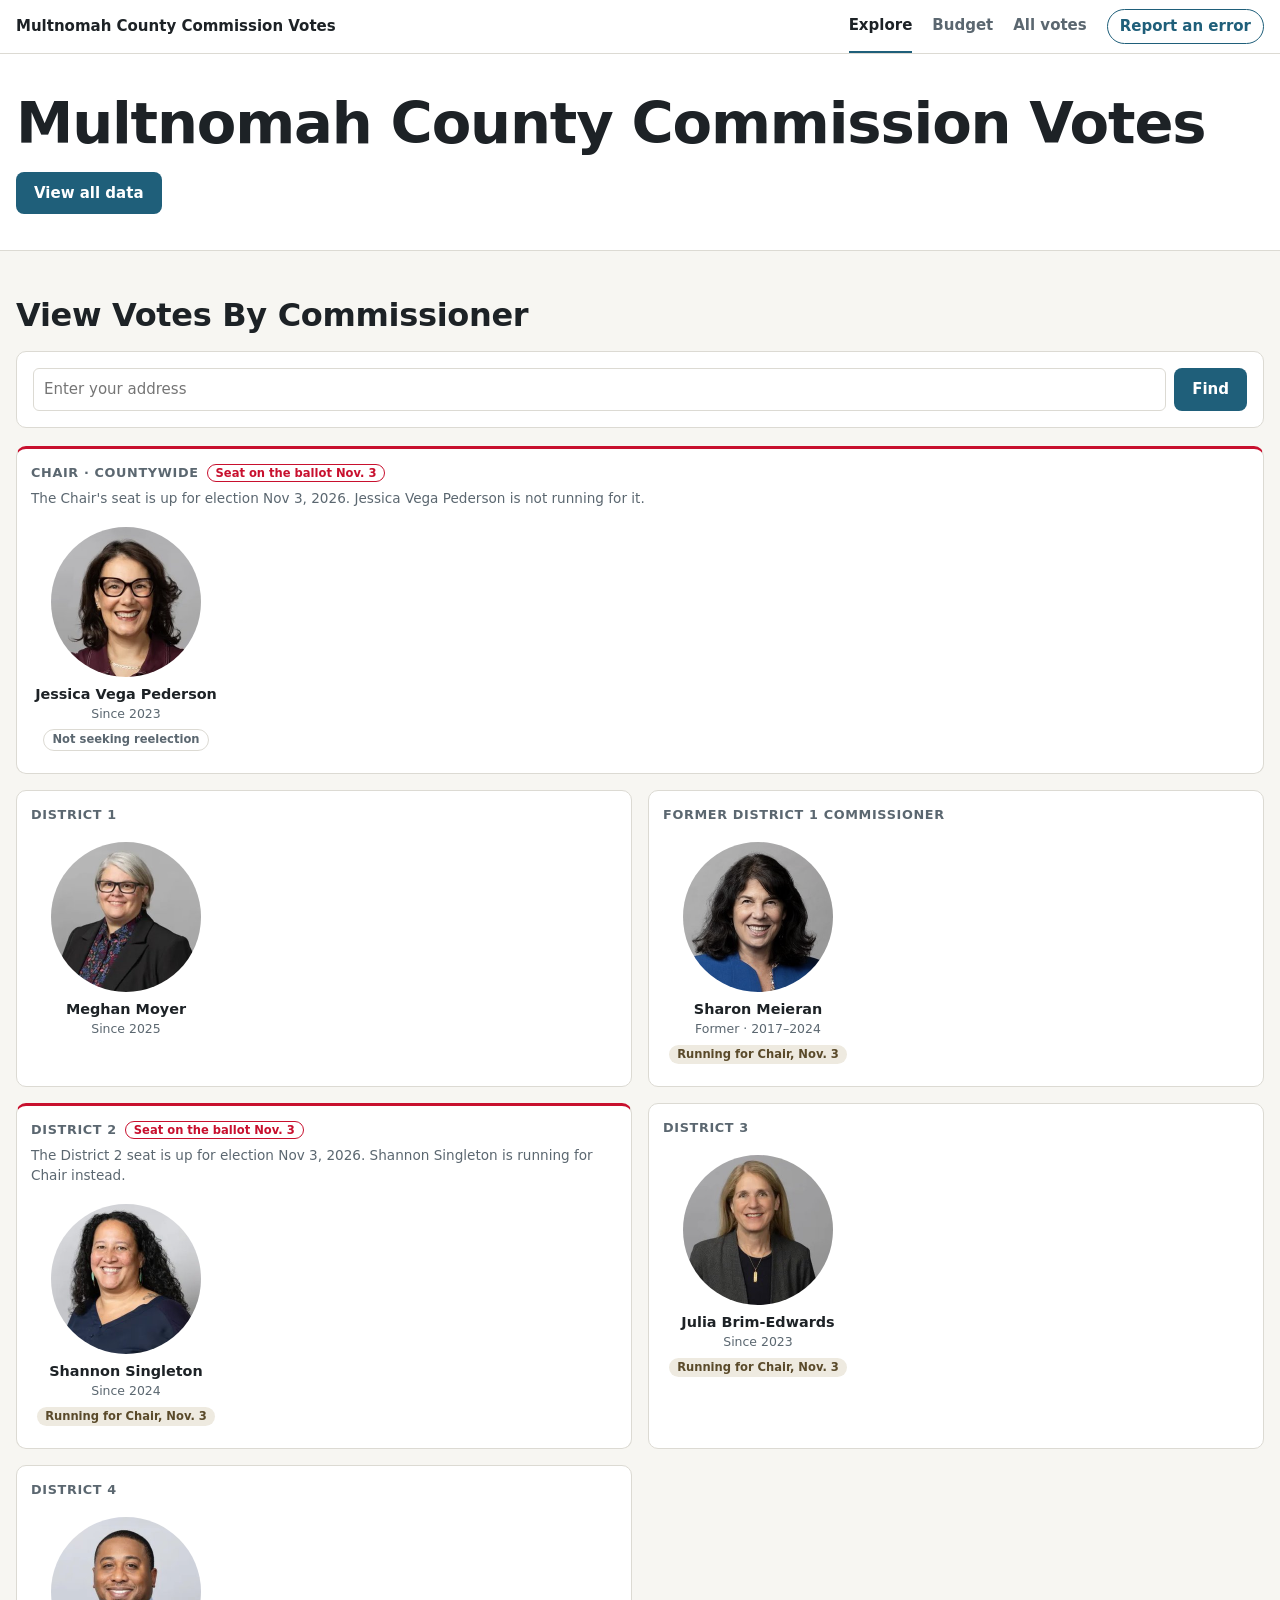
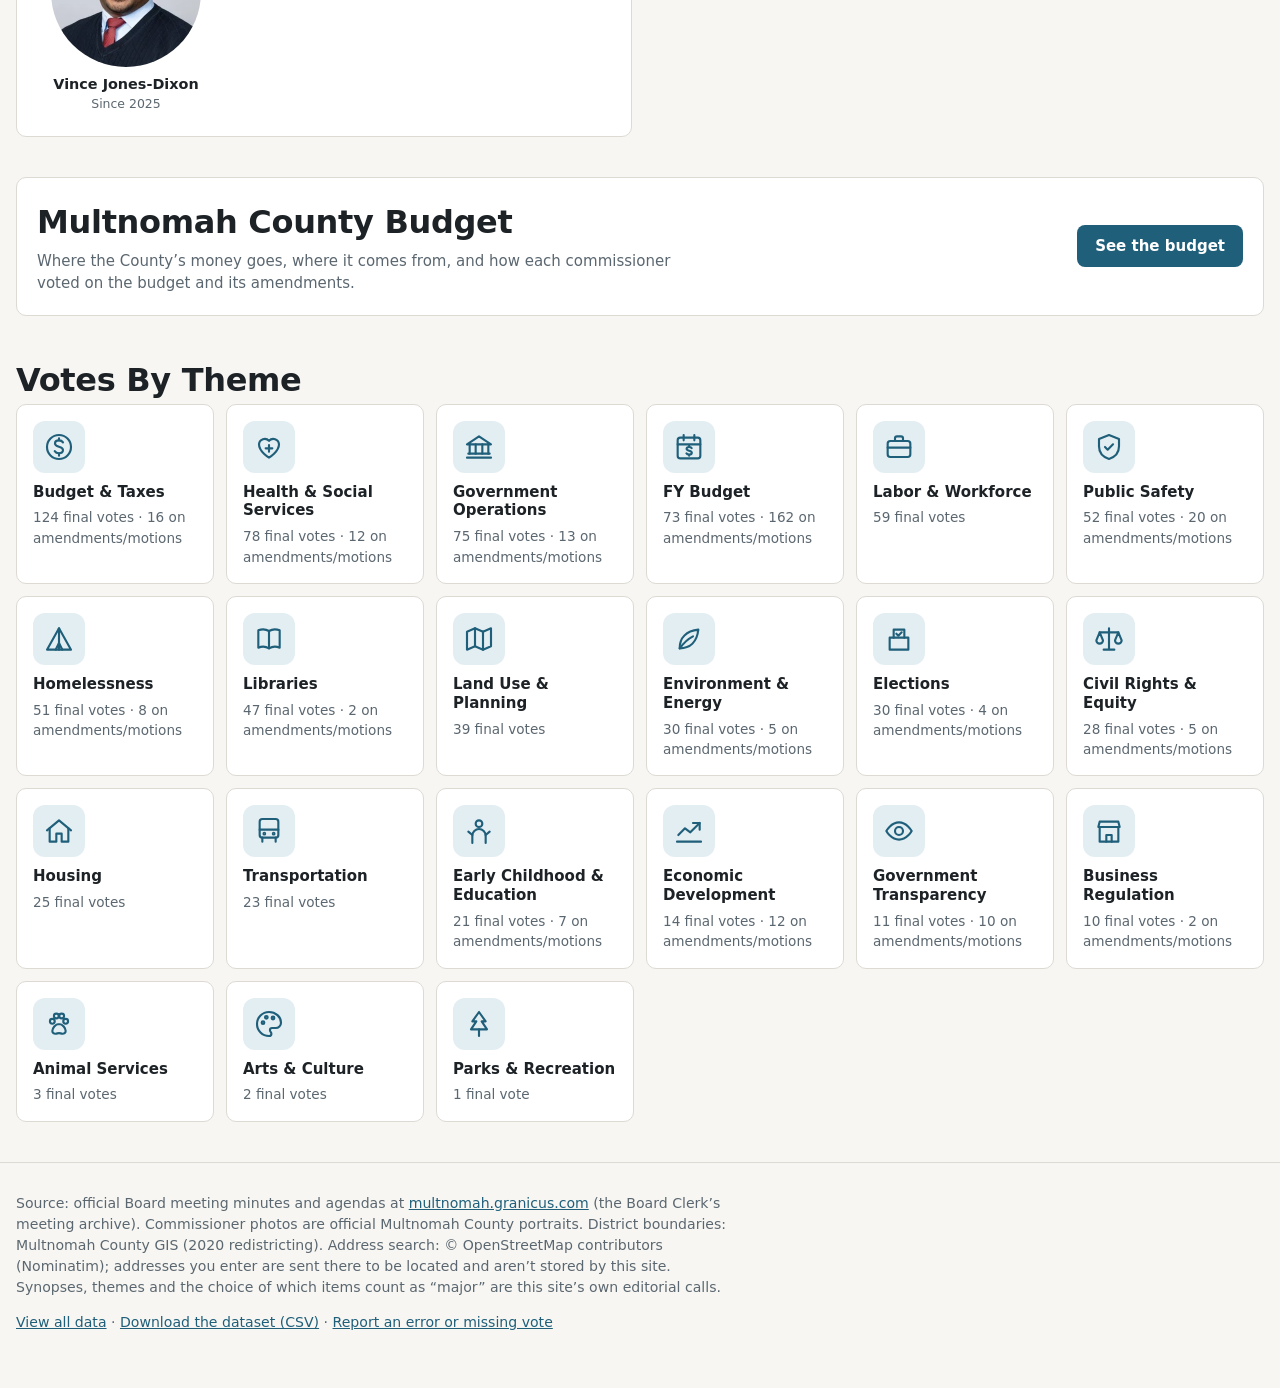
==== index.html @ 61708b47 "Votes table: empty cells for dates off the Board; label former seats A commissioner's cell is now em" ====
<!doctype html>
<html lang="en">
<head>
  <meta charset="utf-8">
  <meta name="viewport" content="width=device-width, initial-scale=1">
  <title>Multnomah County Commission Votes</title>
  <meta name="description" content="See how Multnomah County's commissioners have voted since January 2017. Explore by commissioner or theme.">
  <link rel="stylesheet" href="assets/style.css?v=20260924j">
</head>
<body>
  <nav class="site-nav">
    <div class="wrap">
      <a class="brand" href="./">Multnomah County Commission Votes</a>
      <a href="./" aria-current="page">Explore</a>
      <a href="budget.html">Budget</a>
      <a href="data.html">All votes</a>
      <a class="nav-report" href="https://github.com/Portland-City-Council-Votes/multco-commissioner-votes/issues/new?template=report-error.yml" target="_blank" rel="noopener">Report<span class="long"> an error</span></a>
    </div>
  </nav>

  <header class="hero">
    <div class="wrap">
      <h1>Multnomah County Commission Votes</h1>
      <a class="button" href="data.html">View all data</a>
    </div>
  </header>

  <main class="wrap">
    <section class="explore" aria-labelledby="h-commissioners">
      <h2 id="h-commissioners">View Votes By Commissioner</h2>
      <form class="find-district" id="find-district" role="search" aria-label="Find your district">
        <label for="address" class="sr-only">Your street address</label>
        <div class="find-row">
          <input type="search" id="address" name="address" placeholder="Enter your address" autocomplete="street-address" required>
          <button type="submit" class="button">Find</button>
        </div>
        <p class="find-result" id="find-result" aria-live="polite"></p>
      </form>
      <div id="commissioners" class="districts"></div>
    </section>

    <section class="explore budget-callout" aria-labelledby="h-budget">
      <div>
        <h2 id="h-budget">Multnomah County Budget</h2>
        <p class="section-lede">Where the County’s money goes, where it comes from, and how each commissioner voted on the budget and its amendments.</p>
      </div>
      <a class="button" href="budget.html">See the budget</a>
    </section>

    <section class="explore" aria-labelledby="h-themes">
      <h2 id="h-themes">Votes By Theme</h2>
      <div id="themes" class="theme-grid"></div>
    </section>

  </main>

  <footer class="site-footer wrap">
    <p>Source: official Board meeting minutes and agendas at <a href="https://multnomah.granicus.com/ViewPublisher.php?view_id=3">multnomah.granicus.com</a> (the Board Clerk’s meeting archive). Commissioner photos are official Multnomah County portraits. District boundaries: Multnomah County GIS (2020 redistricting). Address search: © OpenStreetMap contributors (Nominatim); addresses you enter are sent there to be located and aren’t stored by this site. Synopses, themes and the choice of which items count as “major” are this site’s own editorial calls.</p>
    <p><a href="data.html">View all data</a> · <a href="data/votes.csv" download>Download the dataset (CSV)</a> · <a href="https://github.com/Portland-City-Council-Votes/multco-commissioner-votes/issues/new?template=report-error.yml" target="_blank" rel="noopener">Report an error or missing vote</a></p>
  </footer>

  <script src="assets/common.js?v=20260924j"></script>
  <script src="assets/home.js?v=20260924j"></script>
</body>
</html>
---- assets/style.css ----
:root {
  color-scheme: light dark;
  --bg: #f7f6f2;
  --surface: #ffffff;
  --text: #1d2226;
  --muted: #5b6770;
  --rule: #dcdad3;
  --accent: #1f5f7a;
  --accent-soft: #e3eef3;
  --on-accent: #ffffff;
  --tag-theme-bg: #e3eef3;
  --tag-theme-fg: #1f4f63;
  --tag-place-bg: #eeeae0;
  --tag-place-fg: #5a4a2a;
  --yea-bg: #dcefe1;
  --yea-fg: #1f6135;
  --nay-bg: #f7dcd8;
  --nay-fg: #8f2a1d;
  --other-bg: #ecebe7;
  --other-fg: #6b6a65;
  --split: #b5561f;
  --focus-ring: #1f5f7a;
  --bar: #2a78d6;
  --election: #c8102e;
}

@media (prefers-color-scheme: dark) {
  :root:not([data-theme="light"]) {
    --bg: #14171a;
    --surface: #1c2024;
    --text: #e6e8ea;
    --muted: #9ba5ad;
    --rule: #30363c;
    --accent: #7fbfd9;
    --accent-soft: #1f3540;
    --on-accent: #0e1a20;
    --tag-theme-bg: #1f3540;
    --tag-theme-fg: #b6dcec;
    --tag-place-bg: #3a3326;
    --tag-place-fg: #e5d6b4;
    --yea-bg: #1c3a26;
    --yea-fg: #9fdcaf;
    --nay-bg: #45221d;
    --nay-fg: #f2aea3;
    --other-bg: #2a2e32;
    --other-fg: #a3a8ad;
    --split: #f0a06c;
    --focus-ring: #7fbfd9;
    --bar: #3987e5;
    --election: #ff5a5f;
  }
}

* { box-sizing: border-box; }

body {
  margin: 0;
  background: var(--bg);
  color: var(--text);
  font: 15px/1.5 system-ui, -apple-system, "Segoe UI", Roboto, sans-serif;
}

a { color: var(--accent); }

.wrap {
  max-width: 1280px;
  margin: 0 auto;
  padding: 0 16px;
}

.sr-only {
  position: absolute;
  width: 1px;
  height: 1px;
  overflow: hidden;
  clip: rect(0 0 0 0);
  white-space: nowrap;
}

:focus-visible { outline: 2px solid var(--focus-ring); outline-offset: 2px; }

/* Navigation */
.site-nav {
  background: var(--surface);
  border-bottom: 1px solid var(--rule);
}
.site-nav .wrap {
  display: flex;
  flex-wrap: wrap;
  align-items: center;
  gap: 4px 20px;
  min-height: 52px;
}
.site-nav a {
  color: var(--muted);
  text-decoration: none;
  font-weight: 600;
  padding: 14px 0;
  border-bottom: 2px solid transparent;
}
.site-nav a[aria-current="page"] { color: var(--text); border-bottom-color: var(--accent); }
.site-nav .brand {
  color: var(--text);
  margin-right: auto;
  border: 0;
  white-space: nowrap;
  overflow: hidden;
  text-overflow: ellipsis;
}
.site-nav .nav-report {
  color: var(--accent);
  border: 1px solid var(--accent);
  border-radius: 999px;
  padding: 5px 12px;
  white-space: nowrap;
}
.site-nav .nav-report:hover { background: var(--accent-soft); }
@media (max-width: 480px) {
  .site-nav .wrap { gap: 0 12px; }
  .site-nav a { font-size: 0.9rem; padding: 10px 0; white-space: nowrap; }
  .site-nav .brand { flex-basis: 100%; padding-bottom: 0; }
  .site-nav .nav-report { padding: 3px 9px; margin-left: auto; }
  .site-nav .nav-report .long { display: none; }
}
@media (max-width: 340px) {
  .site-nav .wrap { gap: 0 10px; }
  .site-nav a { font-size: 0.84rem; }
}

/* Headers */
.hero, .page-header {
  border-bottom: 1px solid var(--rule);
  background: var(--surface);
}
.hero { padding: 40px 0 36px; }
.page-header { padding: 24px 0 18px; }
.hero h1, .page-header h1 {
  margin: 0;
  letter-spacing: -0.01em;
  text-wrap: balance;
}
.hero h1 { font-size: clamp(2.2rem, 6vw, 3.6rem); line-height: 1.05; letter-spacing: -0.02em; }
.page-header h1 { font-size: 1.6rem; }
.lede {
  margin: 10px 0 0;
  max-width: 62ch;
  color: var(--muted);
  font-size: 1.05rem;
}
.stats, .summary { margin: 16px 0 0; font-weight: 600; }
.summary { margin-top: 6px; }
.button {
  display: inline-block;
  margin-top: 18px;
  padding: 10px 18px;
  border-radius: 8px;
  background: var(--accent);
  color: var(--on-accent);
  font-weight: 600;
  text-decoration: none;
}
.button:hover { filter: brightness(1.08); }

/* Home: sections */
.explore { margin: 40px 0; }
.explore h2 { margin: 0; font-size: clamp(1.5rem, 3vw, 2rem); letter-spacing: -0.01em; }
.section-lede { margin: 4px 0 18px; color: var(--muted); max-width: 70ch; }

/* Councilors */
/* Address -> district finder */
.find-district {
  margin: 12px 0 18px;
  padding: 16px;
  background: var(--surface);
  border: 1px solid var(--rule);
  border-radius: 10px;
}
.find-district label { display: block; font-weight: 700; margin-bottom: 8px; }
.find-row { display: flex; gap: 8px; }
.find-row input {
  flex: 1;
  min-width: 0;
  font: inherit;
  color: inherit;
  background: var(--bg);
  border: 1px solid var(--rule);
  border-radius: 8px;
  padding: 10px 12px;
}
.find-row .button { margin: 0; border: 0; font: inherit; font-weight: 600; cursor: pointer; }
.find-result { margin: 10px 0 0; min-height: 1.5em; }
.find-result:empty { display: none; }
.find-result.is-found { font-size: 1.05rem; }
.find-result.is-error { color: var(--split); }
.find-note { margin: 8px 0 0; font-size: 0.8rem; color: var(--muted); }
.district.is-mine { border-color: var(--accent); box-shadow: 0 0 0 3px var(--accent); }
.district:focus { outline: none; }
.mine-tag {
  margin-left: 8px;
  padding: 1px 8px;
  border-radius: 999px;
  font-size: 0.72rem;
  letter-spacing: 0;
  text-transform: none;
  background: var(--accent);
  color: var(--on-accent);
}

/* The Chair's card spans the top row; Districts 1–4 sit two per row below it on wide screens. */
.districts {
  display: grid;
  grid-template-columns: repeat(2, minmax(0, 1fr));
  gap: 16px;
}
.district.is-chair { grid-column: 1 / -1; }
@media (max-width: 820px) {
  .districts { grid-template-columns: 1fr; }
}
.cand-tag {
  display: inline-block;
  margin-top: 4px;
  padding: 1px 8px;
  border-radius: 999px;
  font-size: 0.72rem;
  font-weight: 600;
  background: var(--tag-place-bg);
  color: var(--tag-place-fg);
}
.cand-tag.is-leaving { background: var(--surface-2, transparent); color: var(--muted); border: 1px solid var(--rule); }
.councilor-banner .cand-tag { margin-left: 8px; }
.up-tag {
  margin-left: 8px;
  padding: 1px 8px;
  border-radius: 999px;
  font-size: 0.72rem;
  letter-spacing: 0;
  text-transform: none;
  color: var(--election);
  border: 1px solid var(--election);
}
.district.is-up { border-top: 3px solid var(--election); }
.up-note { margin: -4px 0 10px; font-size: 0.85rem; color: var(--muted); }
.district {
  background: var(--surface);
  border: 1px solid var(--rule);
  border-radius: 10px;
  padding: 14px;
}
.district h3 {
  margin: 0 0 10px;
  font-size: 0.8rem;
  text-transform: uppercase;
  letter-spacing: 0.05em;
  color: var(--muted);
}
.people {
  list-style: none;
  margin: 0;
  padding: 0;
  display: grid;
  grid-template-columns: repeat(auto-fill, minmax(150px, 190px));
  gap: 8px;
}
.person {
  display: flex;
  flex-direction: column;
  align-items: center;
  text-align: center;
  gap: 2px;
  padding: 8px 4px;
  border-radius: 8px;
  text-decoration: none;
  color: var(--text);
}
.person:hover { background: var(--accent-soft); }
.person img {
  width: 150px;
  max-width: 100%;
  height: auto;
  aspect-ratio: 1;
  border-radius: 50%;
  object-fit: cover;
  margin-bottom: 6px;
  background: var(--other-bg);
}
.person-name { font-weight: 600; font-size: 0.9rem; line-height: 1.25; }
.person-meta { font-size: 0.78rem; color: var(--muted); }
.person.is-former img { filter: grayscale(0.35); }

/* Budget page */
.budget-callout {
  display: flex;
  flex-wrap: wrap;
  align-items: center;
  justify-content: space-between;
  gap: 12px 24px;
  padding: 20px;
  background: var(--surface);
  border: 1px solid var(--rule);
  border-radius: 10px;
}
.budget-callout .section-lede { margin-bottom: 0; }
.budget-callout .button { margin-top: 0; }
.year-switch { display: inline-flex; margin-top: 16px; border: 1px solid var(--rule); border-radius: 8px; overflow: hidden; }
.year-switch button {
  font: inherit;
  font-weight: 600;
  padding: 8px 16px;
  border: 0;
  background: var(--surface);
  color: var(--muted);
  cursor: pointer;
}
.year-switch button + button { border-left: 1px solid var(--rule); }
.year-switch button[aria-checked="true"] { background: var(--accent); color: var(--on-accent); }
.headline { margin: 28px 0; }
.period { margin: 0 0 12px; color: var(--muted); font-weight: 600; }
.stats-row { display: grid; grid-template-columns: repeat(auto-fit, minmax(220px, 1fr)); gap: 12px; }
.stat {
  display: flex;
  flex-direction: column;
  gap: 4px;
  padding: 16px;
  background: var(--surface);
  border: 1px solid var(--rule);
  border-radius: 10px;
}
.stat-label { font-size: 0.85rem; font-weight: 600; color: var(--muted); }
.stat-value { font-size: 2.2rem; font-weight: 700; line-height: 1.1; letter-spacing: -0.01em; }
.stat-note { font-size: 0.85rem; color: var(--muted); }
.chart-card {
  margin: 20px 0;
  padding: 20px;
  background: var(--surface);
  border: 1px solid var(--rule);
  border-radius: 10px;
}
.chart-card h2 { margin: 0; font-size: 1.25rem; }
.bars-wrap { position: relative; }
.bars { list-style: none; margin: 0; padding: 0; display: grid; gap: 2px; }
.bar-row {
  display: grid;
  grid-template-columns: minmax(120px, 15rem) 1fr;
  column-gap: 12px;
  align-items: center;
  padding: 6px 4px;
  border-radius: 6px;
}
.bar-row:hover, .bar-row:focus-visible { background: var(--accent-soft); }
.bar-name { font-weight: 600; font-size: 0.92rem; }
.bar-track { display: flex; align-items: center; gap: 8px; min-width: 0; }
.bar {
  flex: none;
  width: calc(var(--w) * 0.78);
  height: 20px;
  background: var(--bar);
  border-radius: 0 4px 4px 0;
}
.bar-value { font-size: 0.85rem; color: var(--text); white-space: nowrap; font-variant-numeric: tabular-nums; }
.bar-desc { grid-column: 2; font-size: 0.8rem; color: var(--muted); margin-top: 2px; }
.bar-tip {
  position: absolute;
  z-index: 3;
  pointer-events: none;
  max-width: 320px;
  padding: 6px 10px;
  border-radius: 6px;
  background: var(--text);
  color: var(--bg);
  font-size: 0.82rem;
}
.as-table { margin-top: 12px; }
.as-table summary { cursor: pointer; color: var(--accent); font-weight: 600; font-size: 0.9rem; }
.mini-table { display: block; max-width: 100%; overflow-x: auto; margin-top: 8px; border-collapse: collapse; font-size: 0.88rem; font-variant-numeric: tabular-nums; }
.mini-table th, .mini-table td { padding: 4px 12px 4px 0; border-bottom: 1px solid var(--rule); text-align: left; }
.mini-table td { text-align: right; }
.mini-table tfoot th, .mini-table tfoot td { font-weight: 700; border-bottom: 0; }
.chart-source { margin: 10px 0 0; font-size: 0.8rem; color: var(--muted); }
.vote-cards { display: grid; grid-template-columns: repeat(auto-fit, minmax(min(300px, 100%), 1fr)); gap: 12px; margin-bottom: 12px; }
.vote-card { padding: 14px; border: 1px solid var(--rule); border-radius: 8px; }
.vote-card h3 { margin: 0; font-size: 1rem; }
.vote-card p { margin: 6px 0 0; }
.chips { list-style: none; margin: 10px 0 0; padding: 0; display: flex; flex-wrap: wrap; gap: 6px; }
.chip { font-size: 0.8rem; padding: 2px 8px; border-radius: 4px; background: var(--other-bg); color: var(--other-fg); }
.chip.v-yea { background: var(--yea-bg); color: var(--yea-fg); }
.chip.v-nay { background: var(--nay-bg); color: var(--nay-fg); }
@media (max-width: 600px) {
  .bar-row { grid-template-columns: 1fr; row-gap: 4px; }
  .bar-desc { grid-column: 1; }
  .bar { width: calc(var(--w) * 0.62); }
  .stat-value { font-size: 1.8rem; }
}

/* Themes */
.theme-grid {
  display: grid;
  grid-template-columns: repeat(auto-fill, minmax(170px, 1fr));
  gap: 12px;
}
.theme-card {
  display: flex;
  flex-direction: column;
  gap: 6px;
  padding: 16px;
  background: var(--surface);
  border: 1px solid var(--rule);
  border-radius: 10px;
  color: var(--text);
  text-decoration: none;
}
.theme-card:hover { border-color: var(--accent); }
.theme-icon {
  display: inline-grid;
  place-items: center;
  width: 52px;
  height: 52px;
  border-radius: 12px;
  background: var(--accent-soft);
  color: var(--accent);
  margin-bottom: 4px;
}
.theme-name { font-weight: 600; line-height: 1.25; }
.theme-count { font-size: 0.85rem; color: var(--muted); }

/* News */
.news-list { list-style: none; margin: 0; padding: 0; display: grid; gap: 12px; }
.news-list > li {
  background: var(--surface);
  border: 1px solid var(--rule);
  border-radius: 8px;
  padding: 12px 14px;
}
.news-vote { margin: 0; }
.news-vote > a { font-weight: 600; color: var(--text); text-decoration: none; }
.news-vote > a:hover { text-decoration: underline; }
.outlet { color: var(--muted); font-size: 0.88rem; }

/* Data page: councilor banner */
.councilor-banner {
  display: flex;
  gap: 16px;
  align-items: center;
  margin: 20px 0 0;
  padding: 14px 16px;
  background: var(--surface);
  border: 1px solid var(--rule);
  border-radius: 10px;
}
.councilor-banner[hidden] { display: none; }
.councilor-banner img { width: 104px; height: 104px; border-radius: 50%; object-fit: cover; flex: none; }
.councilor-banner h2 { margin: 0; font-size: 1.2rem; }
.councilor-banner p { margin: 2px 0 0; }

/* Filters */
.filters {
  display: flex;
  flex-wrap: wrap;
  align-items: flex-end;
  gap: 12px 14px;
  margin: 20px 0;
}
.field {
  display: flex;
  flex-direction: column;
  gap: 4px;
  min-width: 150px;
  flex: 1 1 150px;
}
.field-search { flex: 2 1 260px; }
.field span {
  font-size: 0.8rem;
  font-weight: 600;
  color: var(--muted);
  text-transform: uppercase;
  letter-spacing: 0.04em;
}
input[type="search"], select {
  width: 100%;
  font: inherit;
  color: inherit;
  background: var(--surface);
  border: 1px solid var(--rule);
  border-radius: 6px;
  padding: 8px 10px;
}
.check {
  display: flex;
  align-items: center;
  gap: 8px;
  padding: 8px 0;
  white-space: nowrap;
}
.check input { width: 18px; height: 18px; accent-color: var(--accent); }
.reset {
  font: inherit;
  color: var(--accent);
  background: none;
  border: 1px solid var(--rule);
  border-radius: 6px;
  padding: 8px 12px;
  cursor: pointer;
}
.reset:hover { border-color: var(--accent); }

/* Table. The scroll box has its own height so the header row stays frozen while scrolling. */
.table-scroll {
  overflow: auto;
  max-height: calc(100vh - 32px);
  background: var(--surface);
  border: 1px solid var(--rule);
  border-radius: 8px;
}
.votes {
  width: 100%;
  border-collapse: separate;
  border-spacing: 0;
  font-variant-numeric: tabular-nums;
}
.votes th, .votes td {
  padding: 10px 12px;
  border-bottom: 1px solid var(--rule);
  text-align: left;
  vertical-align: top;
}
.votes tbody tr:last-child td { border-bottom: 0; }
.votes thead th {
  position: sticky;
  top: 0;
  z-index: 2;
  background: var(--surface);
  font-size: 0.8rem;
  color: var(--muted);
  vertical-align: bottom;
  box-shadow: 0 1px 0 var(--rule);
}
.c-date { white-space: nowrap; width: 7.5rem; }
.c-item { min-width: 280px; max-width: 460px; }
.c-tags { min-width: 150px; }
.c-tally { white-space: nowrap; }
.c-tally.is-split { color: var(--split); font-weight: 600; }

.item-title { font-weight: 600; text-decoration: none; }
.kind {
  display: inline-block;
  margin-bottom: 4px;
  padding: 1px 8px;
  border-radius: 4px;
  font-size: 0.72rem;
  font-weight: 700;
  text-transform: uppercase;
  letter-spacing: 0.04em;
  background: var(--other-bg);
  color: var(--other-fg);
}
.kind-amendment { background: var(--accent-soft); color: var(--accent); }
.motion { margin: 0; }
.note { margin: 4px 0 0; font-size: 0.85rem; font-style: italic; color: var(--split); }
.votes tr.is-motion td { background: color-mix(in srgb, var(--bg) 45%, var(--surface)); }
.item-title:hover { text-decoration: underline; }
.synopsis { margin: 4px 0 0; }
.record-note { margin: 4px 0 0; font-size: 0.8rem; color: var(--muted); font-style: italic; }
.report { display: inline-block; margin-top: 4px; font-size: 0.78rem; color: var(--muted); }
.report:hover { color: var(--accent); }
.meta { margin: 4px 0 0; font-size: 0.82rem; color: var(--muted); }
.c-item.has-news { min-width: 420px; max-width: 620px; }
.thumbs {
  float: right;
  list-style: none;
  margin: 0 0 8px 12px;
  padding: 0;
  display: flex;
  flex-direction: column;
  gap: 8px;
  width: 132px;
}
.thumb {
  display: block;
  text-decoration: none;
  color: var(--text);
  border: 1px solid var(--rule);
  border-radius: 8px;
  overflow: hidden;
  background: var(--surface);
}
.thumb:hover { border-color: var(--accent); }
.thumb img, .thumb-badge {
  display: grid;
  place-items: center;
  width: 100%;
  aspect-ratio: 16 / 9;
  object-fit: cover;
  background: var(--accent-soft);
  color: var(--accent);
  font-weight: 800;
  font-size: 0.95rem;
  letter-spacing: 0.02em;
}
.thumb-caption {
  display: -webkit-box;
  -webkit-line-clamp: 3;
  -webkit-box-orient: vertical;
  overflow: hidden;
  padding: 6px 8px 0;
  font-size: 0.76rem;
  line-height: 1.3;
  font-weight: 600;
}
.thumb-outlet { display: block; padding: 2px 8px 6px; font-size: 0.7rem; color: var(--muted); }

.tag {
  display: inline-block;
  margin: 0 4px 4px 0;
  padding: 1px 8px;
  border-radius: 999px;
  font-size: 0.8rem;
}
.tag-theme { background: var(--tag-theme-bg); color: var(--tag-theme-fg); }
.tag-place { background: var(--tag-place-bg); color: var(--tag-place-fg); }

/* Vote columns: names run vertically so twelve columns stay narrow; district sits underneath. */
.votes thead th.v-head { padding: 10px 4px 8px; text-align: center; }
.v-name {
  display: block;
  margin: 0 auto;
  writing-mode: vertical-rl;
  transform: rotate(180deg);
  white-space: nowrap;
  color: var(--text);
}
.v-district {
  display: block;
  margin-top: 6px;
  font-size: 0.72rem;
  font-weight: 700;
  color: var(--accent);
}
.v-head.d-start, .votes td.v.d-start { border-left: 1px solid var(--rule); }
.votes td.v {
  padding: 10px 4px;
  text-align: center;
  font-size: 0.8rem;
  font-weight: 700;
}
.v span[aria-hidden] {
  display: inline-block;
  min-width: 26px;
  padding: 2px 4px;
  border-radius: 4px;
}
.v-yea span[aria-hidden] { background: var(--yea-bg); color: var(--yea-fg); }
.v-nay span[aria-hidden] { background: var(--nay-bg); color: var(--nay-fg); }
.v-absent span[aria-hidden],
.v-abstain span[aria-hidden],
.v-none span[aria-hidden] { background: var(--other-bg); color: var(--other-fg); }
/* Not on the Board at the time: the cell stays empty, so it never reads as a vote or an absence. */
.v-nio span[aria-hidden] { display: none; }
.v-head.is-former .v-district { color: var(--muted); font-weight: 600; line-height: 1.2; }
.legend { margin: 8px 0 0; font-size: 0.82rem; color: var(--muted); }
.v-head.is-focus, .v.is-focus { box-shadow: inset 0 0 0 2px var(--accent); }
.votes thead th.v-head.is-focus { box-shadow: inset 0 0 0 2px var(--accent), 0 1px 0 var(--rule); }

.empty {
  padding: 32px 16px;
  text-align: center;
  color: var(--muted);
  background: var(--surface);
  border: 1px solid var(--rule);
  border-radius: 8px;
}

/* Tablets and phones */
@media (max-width: 860px) {
}

/* Phones: each vote becomes a card, councilor votes wrap as labelled chips. */
@media (max-width: 720px) {
  .people { grid-template-columns: repeat(2, minmax(0, 1fr)); }
  .person img { width: 128px; }
  .person-name { font-size: 1rem; }
  .table-scroll { overflow: visible; max-height: none; background: none; border: 0; }
  .votes thead { position: absolute; width: 1px; height: 1px; overflow: hidden; clip: rect(0 0 0 0); }
  .votes, .votes tbody { display: block; }
  .votes tr {
    display: flex;
    flex-wrap: wrap;
    gap: 6px;
    margin-bottom: 12px;
    padding: 14px;
    background: var(--surface);
    border: 1px solid var(--rule);
    border-radius: 8px;
  }
  .votes td, .votes tbody tr:last-child td { border: 0; padding: 0; }
  .c-date, .c-item, .c-tags, .c-tally { flex: 1 1 100%; max-width: none; min-width: 0; }
  .c-item.has-news { min-width: 0; max-width: none; }
  .thumbs { float: none; margin: 0 0 10px; width: auto; flex-direction: row; overflow-x: auto; }
  .thumbs li { flex: 0 0 150px; }
  .c-date { color: var(--muted); font-size: 0.85rem; }
  .c-tally::before { content: "Yea–Nay: "; color: var(--muted); font-weight: 400; }
  .votes td.v { padding: 0; font-weight: 600; }
  .v::before {
    content: attr(data-name);
    display: inline-block;
    margin-right: 4px;
    color: var(--muted);
    font-weight: 400;
  }
  .v.is-focus { box-shadow: none; outline: 2px solid var(--accent); border-radius: 4px; }
  .votes td.v-nio { display: none; }
  .councilor-banner { align-items: flex-start; }
}

/* Footer */
.site-footer {
  margin-top: 32px;
  padding-top: 16px;
  padding-bottom: 40px;
  border-top: 1px solid var(--rule);
  color: var(--muted);
  font-size: 0.88rem;
}
.site-footer p { max-width: 80ch; }
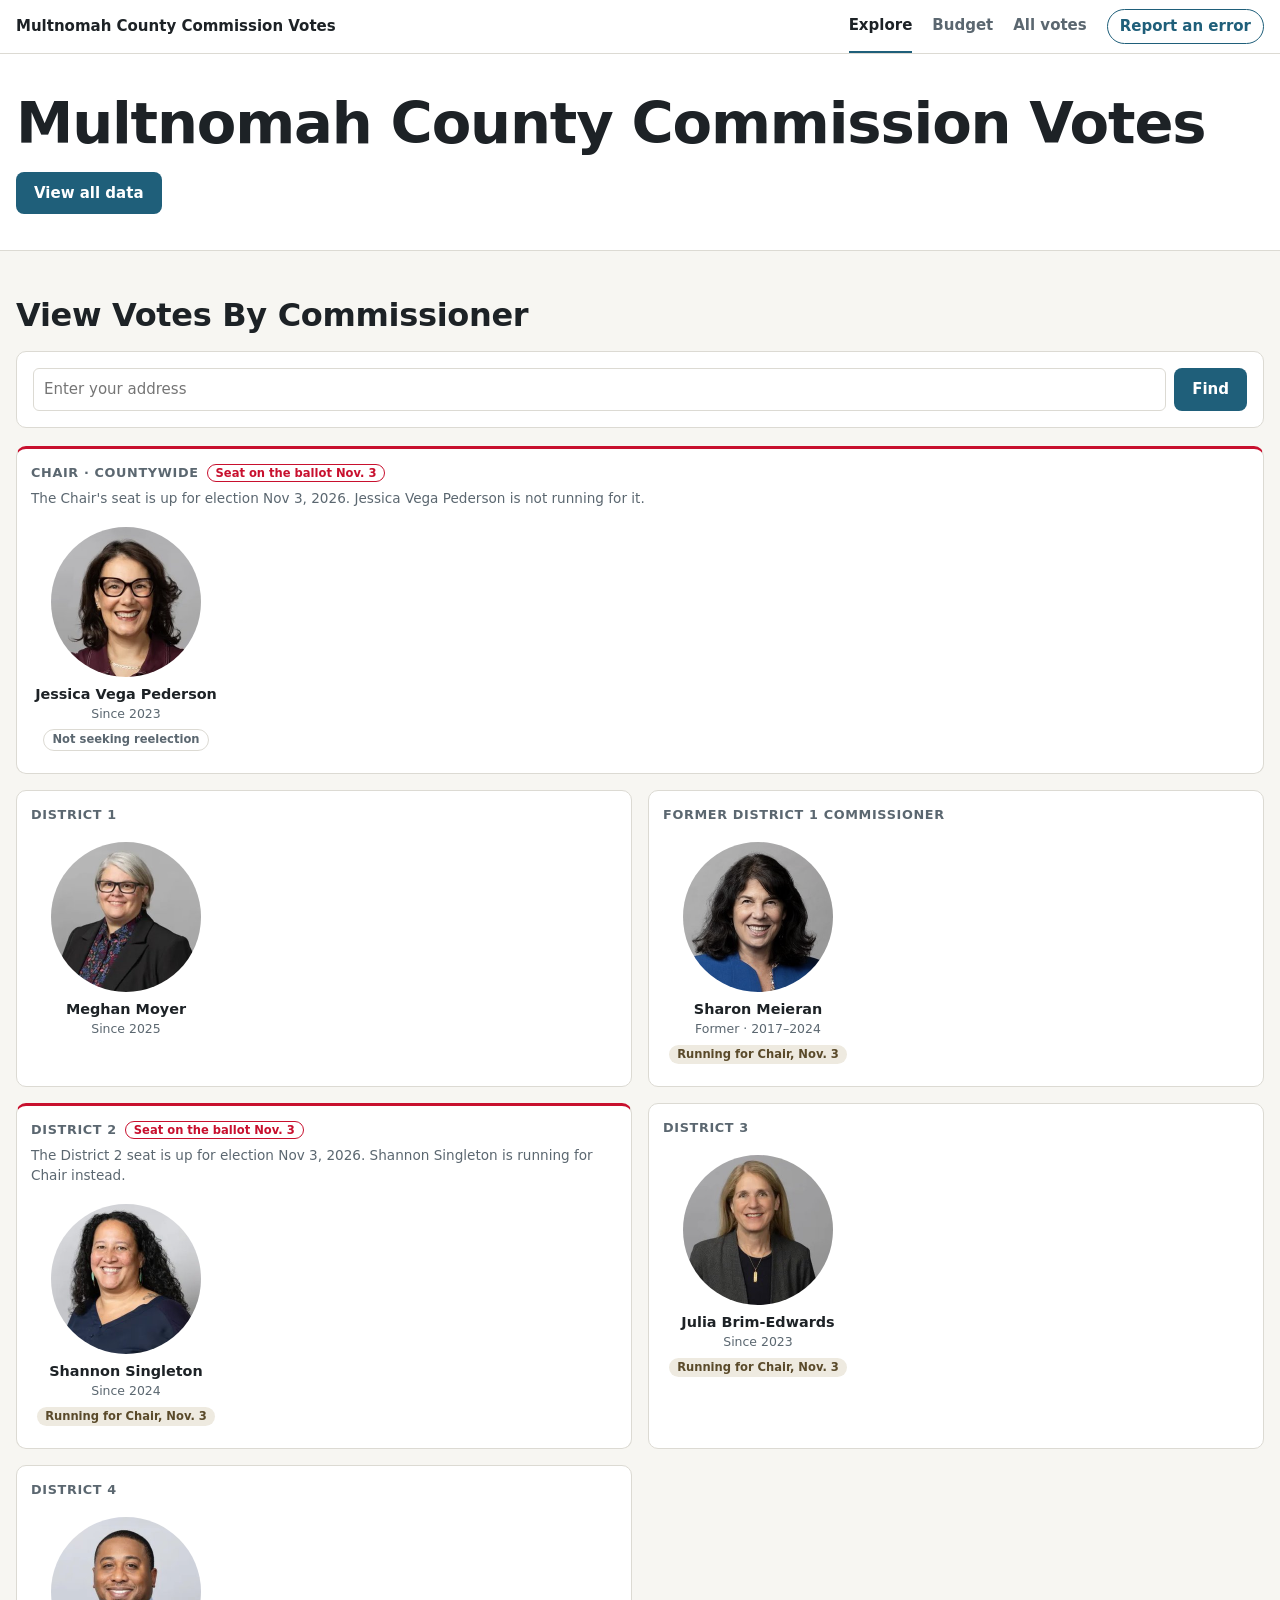
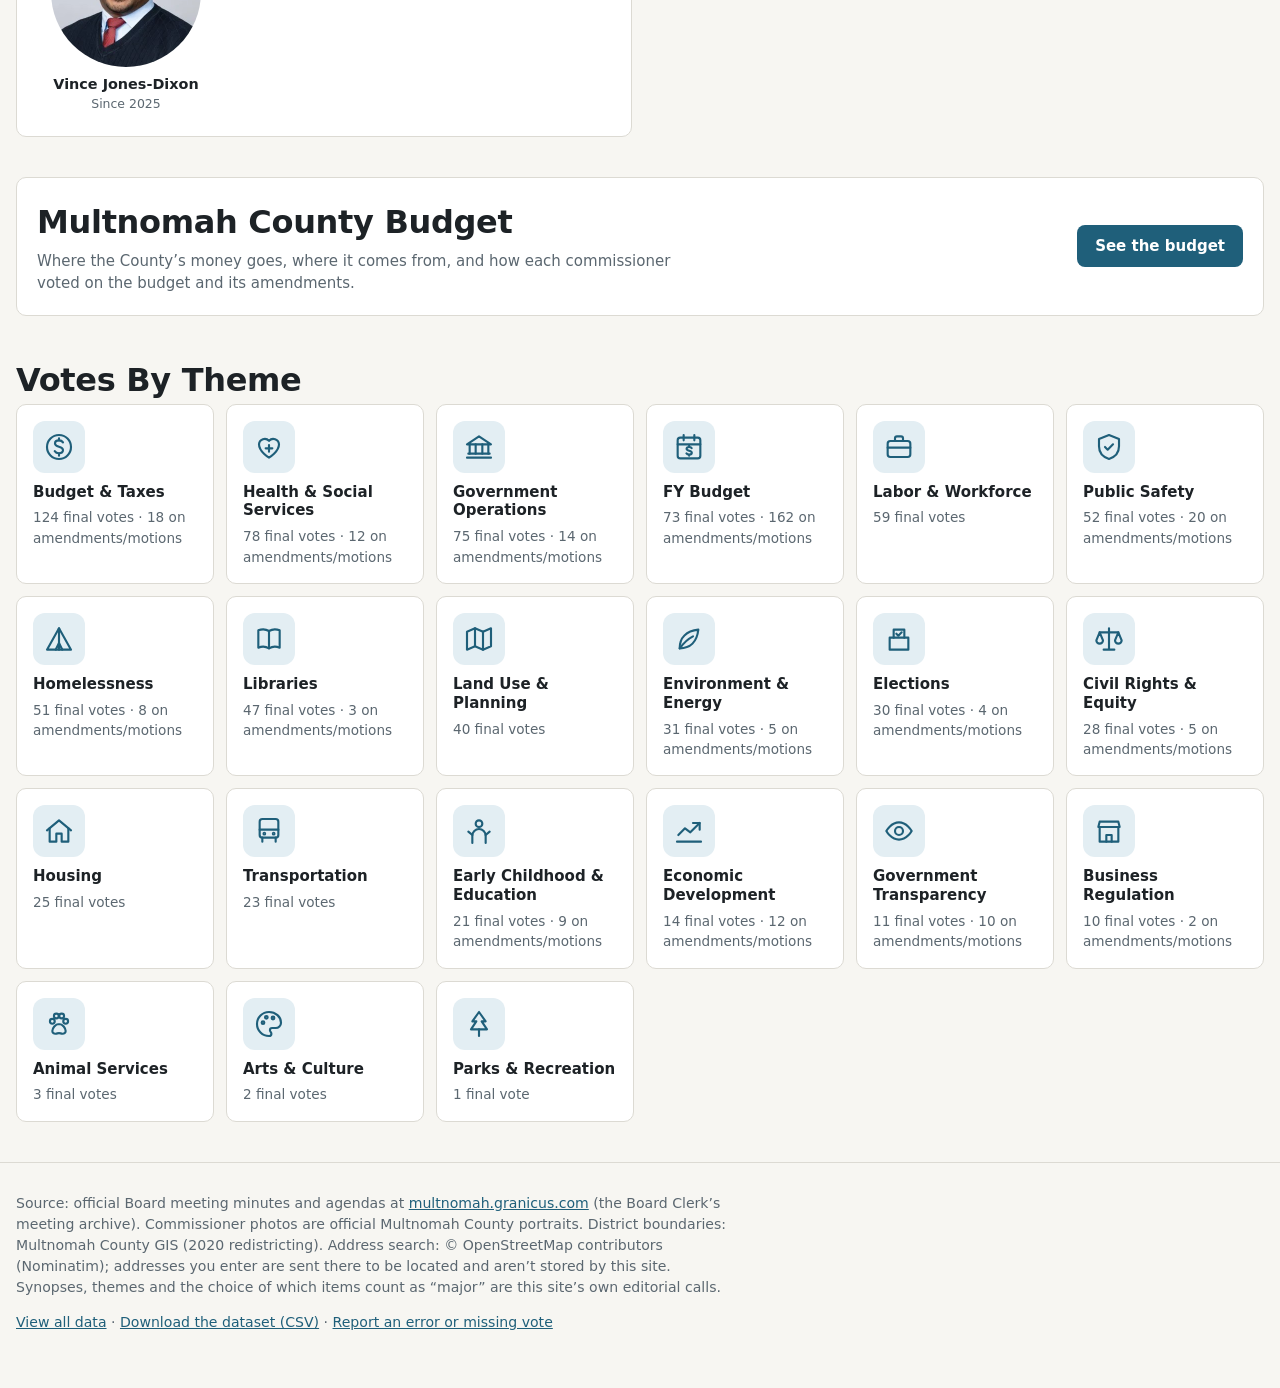
==== commit 4ff9b0ba: "Add a labeled Easter egg vote on the data page A made-up Apr. 20, 2020 ordinance declaring green the" ====
--- a/index.html
+++ b/index.html
@@ -5,7 +5,7 @@
   <meta name="viewport" content="width=device-width, initial-scale=1">
   <title>Multnomah County Commission Votes</title>
   <meta name="description" content="See how Multnomah County's commissioners have voted since January 2017. Explore by commissioner or theme.">
-  <link rel="stylesheet" href="assets/style.css?v=20260924j">
+  <link rel="stylesheet" href="assets/style.css?v=20260924m">
 </head>
 <body>
   <nav class="site-nav">
@@ -59,7 +59,7 @@
     <p><a href="data.html">View all data</a> · <a href="data/votes.csv" download>Download the dataset (CSV)</a> · <a href="https://github.com/Portland-City-Council-Votes/multco-commissioner-votes/issues/new?template=report-error.yml" target="_blank" rel="noopener">Report an error or missing vote</a></p>
   </footer>
 
-  <script src="assets/common.js?v=20260924j"></script>
-  <script src="assets/home.js?v=20260924j"></script>
+  <script src="assets/common.js?v=20260924m"></script>
+  <script src="assets/home.js?v=20260924m"></script>
 </body>
 </html>
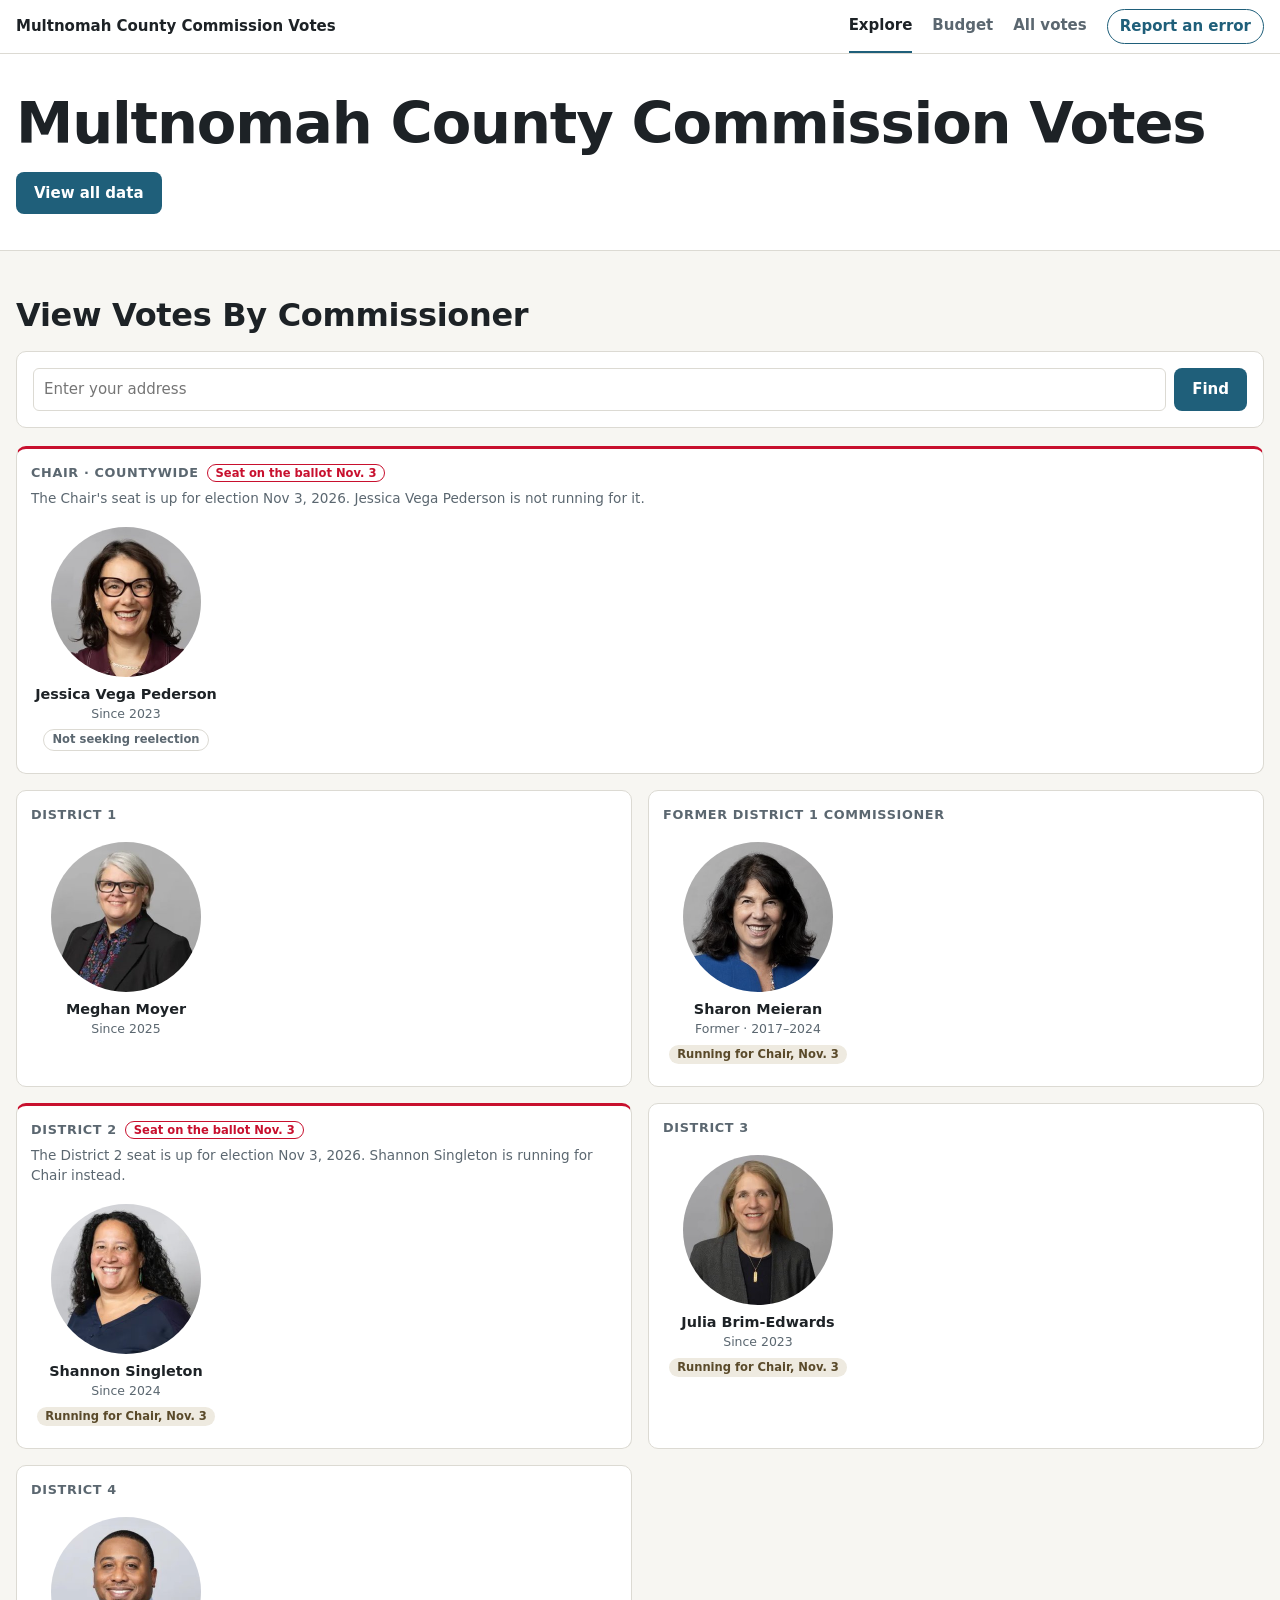
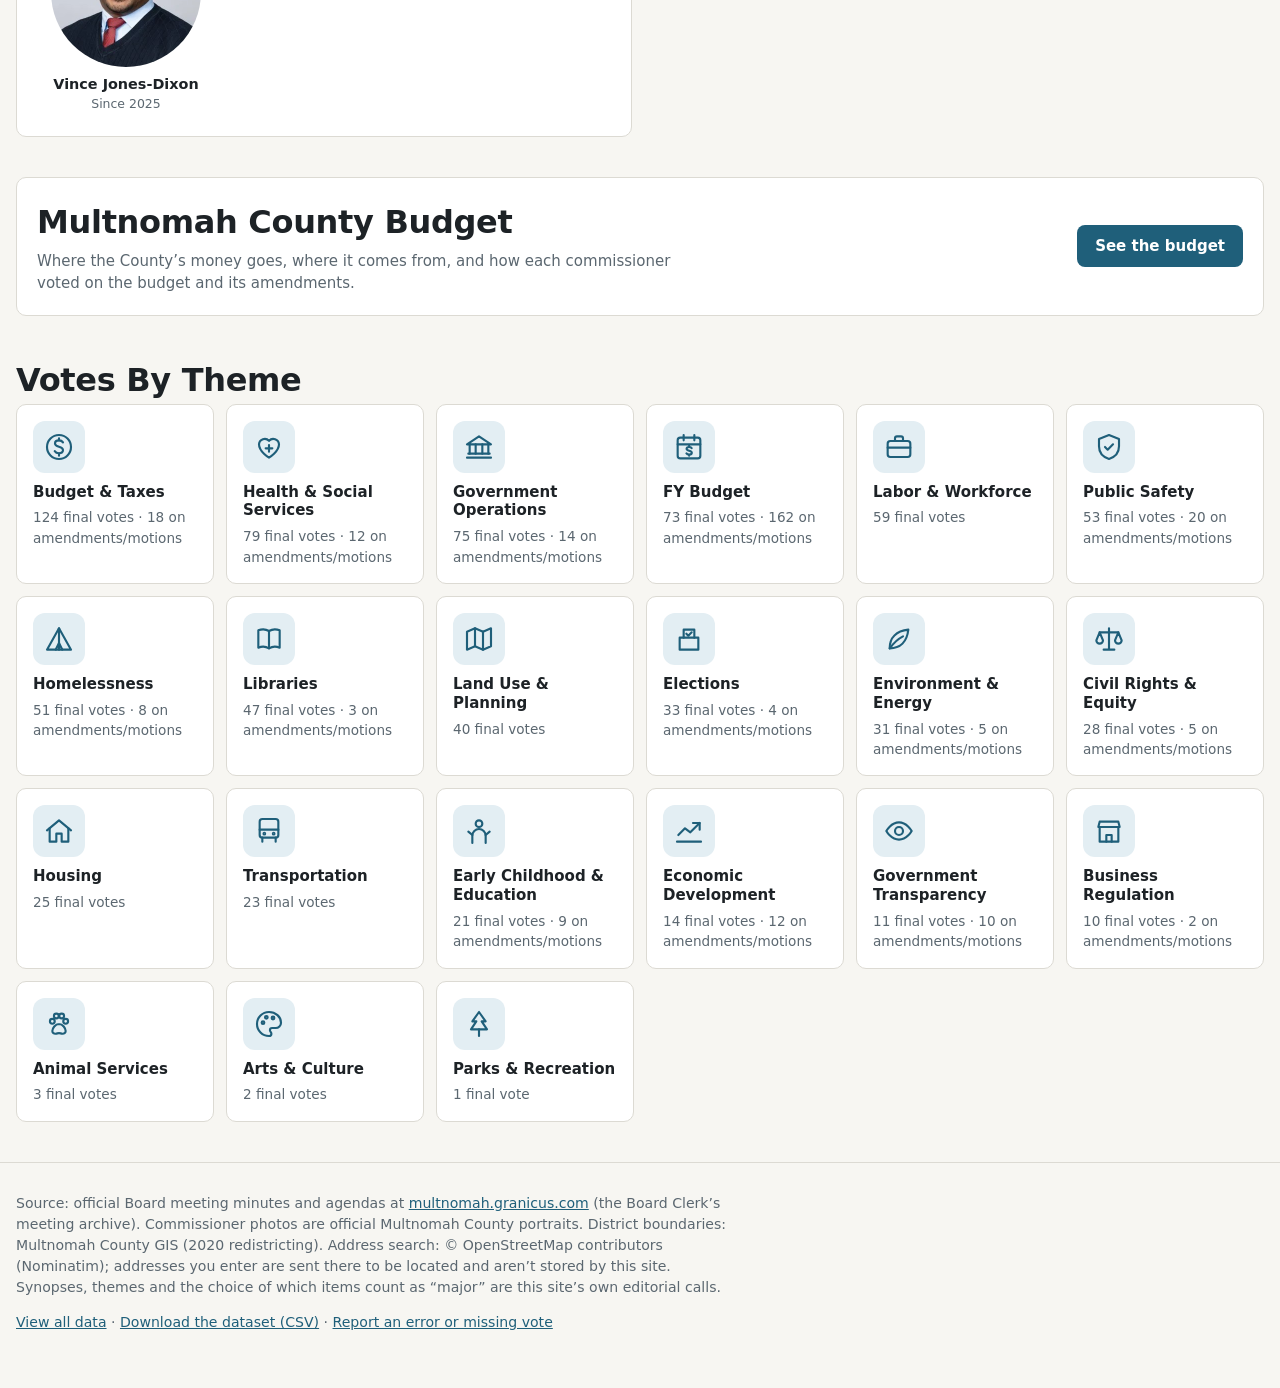
==== commit a6ff5375: "Log three joint legislative-vacancy appointments without minutes Multnomah never posted minutes for " ====
--- a/index.html
+++ b/index.html
@@ -5,7 +5,7 @@
   <meta name="viewport" content="width=device-width, initial-scale=1">
   <title>Multnomah County Commission Votes</title>
   <meta name="description" content="See how Multnomah County's commissioners have voted since January 2017. Explore by commissioner or theme.">
-  <link rel="stylesheet" href="assets/style.css?v=20260924m">
+  <link rel="stylesheet" href="assets/style.css?v=20260924p">
 </head>
 <body>
   <nav class="site-nav">
@@ -59,7 +59,7 @@
     <p><a href="data.html">View all data</a> · <a href="data/votes.csv" download>Download the dataset (CSV)</a> · <a href="https://github.com/Portland-City-Council-Votes/multco-commissioner-votes/issues/new?template=report-error.yml" target="_blank" rel="noopener">Report an error or missing vote</a></p>
   </footer>
 
-  <script src="assets/common.js?v=20260924m"></script>
-  <script src="assets/home.js?v=20260924m"></script>
+  <script src="assets/common.js?v=20260924p"></script>
+  <script src="assets/home.js?v=20260924p"></script>
 </body>
 </html>
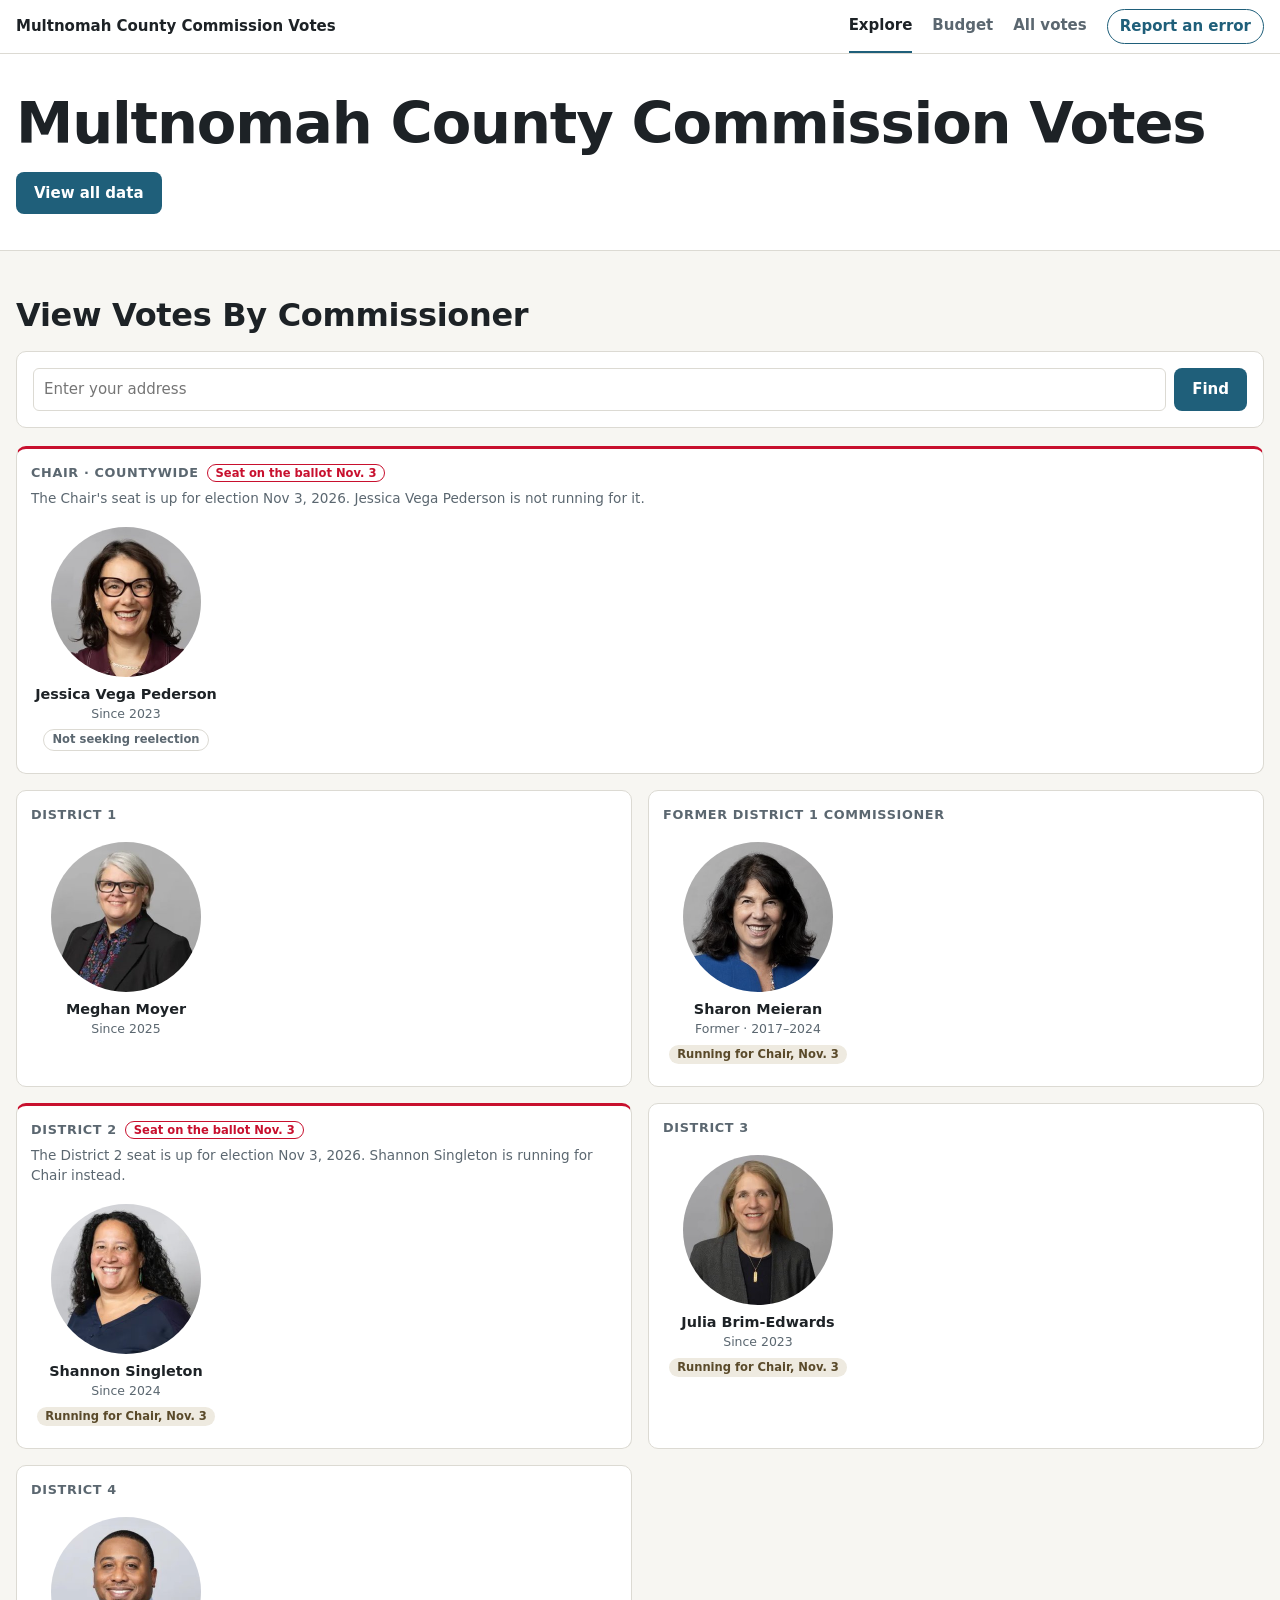
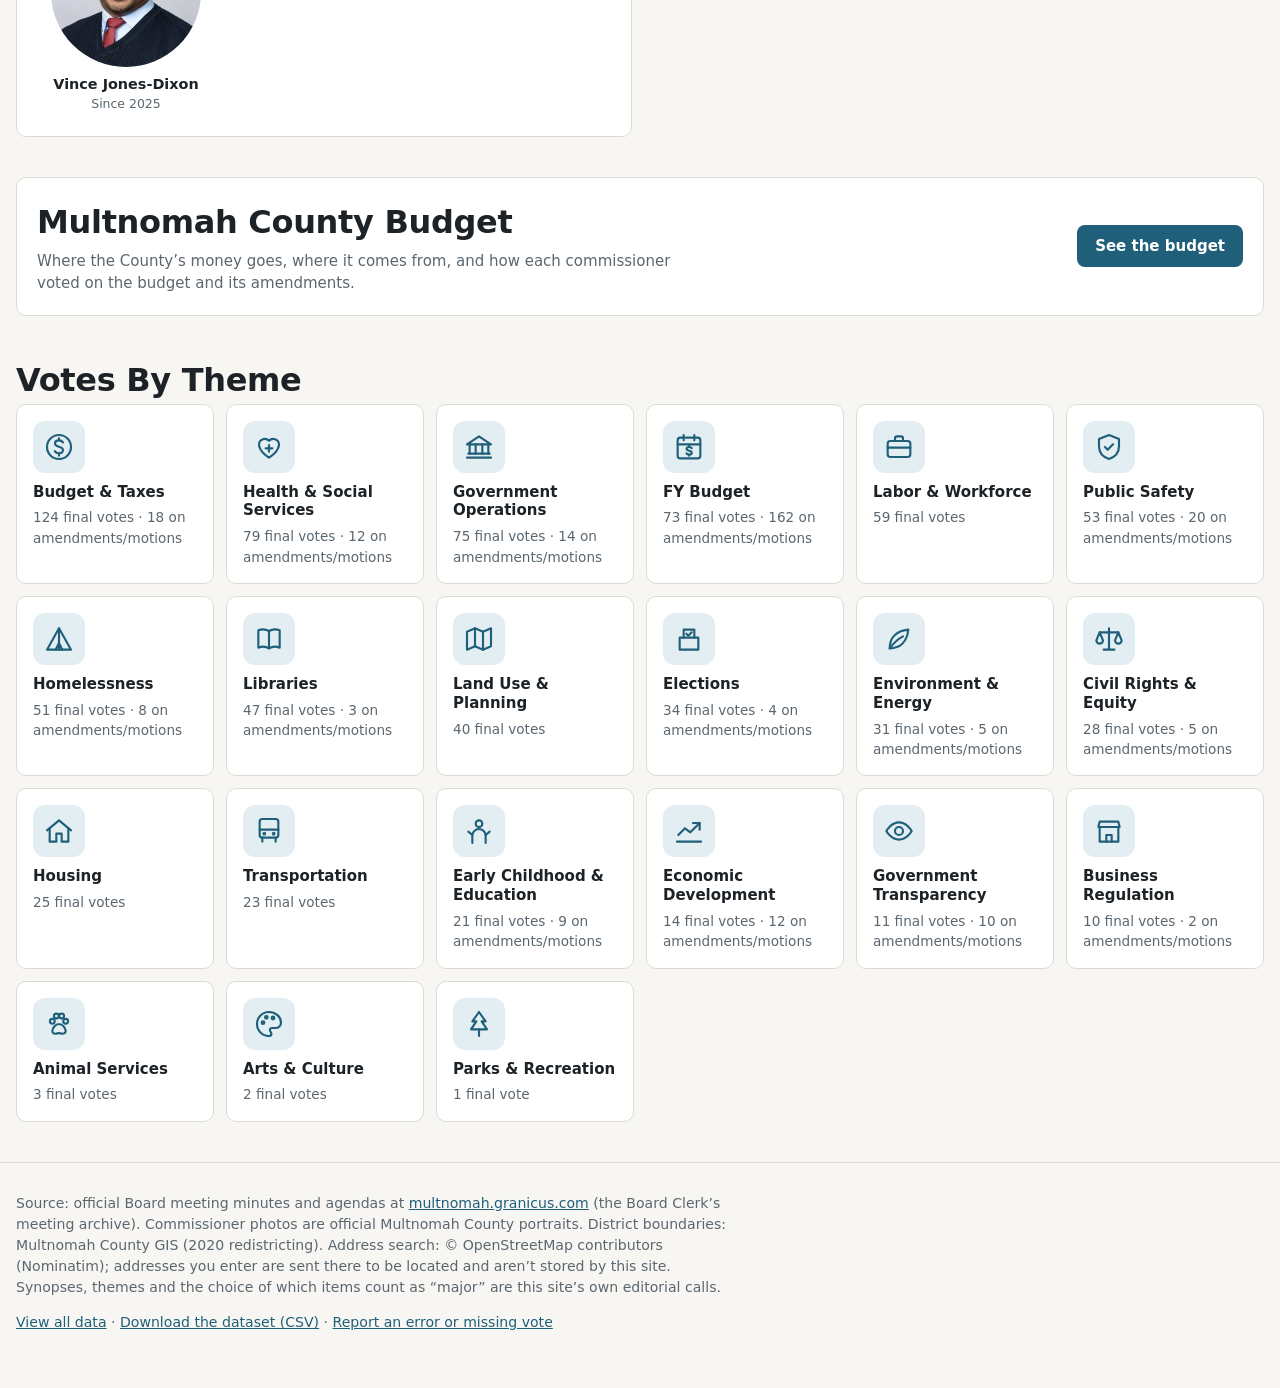
==== commit d84101b5: "Log the Oct 23, 2025 SD 26 appointment with votes unavailable No Multnomah minutes exist and news re" ====
--- a/index.html
+++ b/index.html
@@ -5,7 +5,7 @@
   <meta name="viewport" content="width=device-width, initial-scale=1">
   <title>Multnomah County Commission Votes</title>
   <meta name="description" content="See how Multnomah County's commissioners have voted since January 2017. Explore by commissioner or theme.">
-  <link rel="stylesheet" href="assets/style.css?v=20260924p">
+  <link rel="stylesheet" href="assets/style.css?v=20260924q">
 </head>
 <body>
   <nav class="site-nav">
@@ -59,7 +59,7 @@
     <p><a href="data.html">View all data</a> · <a href="data/votes.csv" download>Download the dataset (CSV)</a> · <a href="https://github.com/Portland-City-Council-Votes/multco-commissioner-votes/issues/new?template=report-error.yml" target="_blank" rel="noopener">Report an error or missing vote</a></p>
   </footer>
 
-  <script src="assets/common.js?v=20260924p"></script>
-  <script src="assets/home.js?v=20260924p"></script>
+  <script src="assets/common.js?v=20260924q"></script>
+  <script src="assets/home.js?v=20260924q"></script>
 </body>
 </html>
